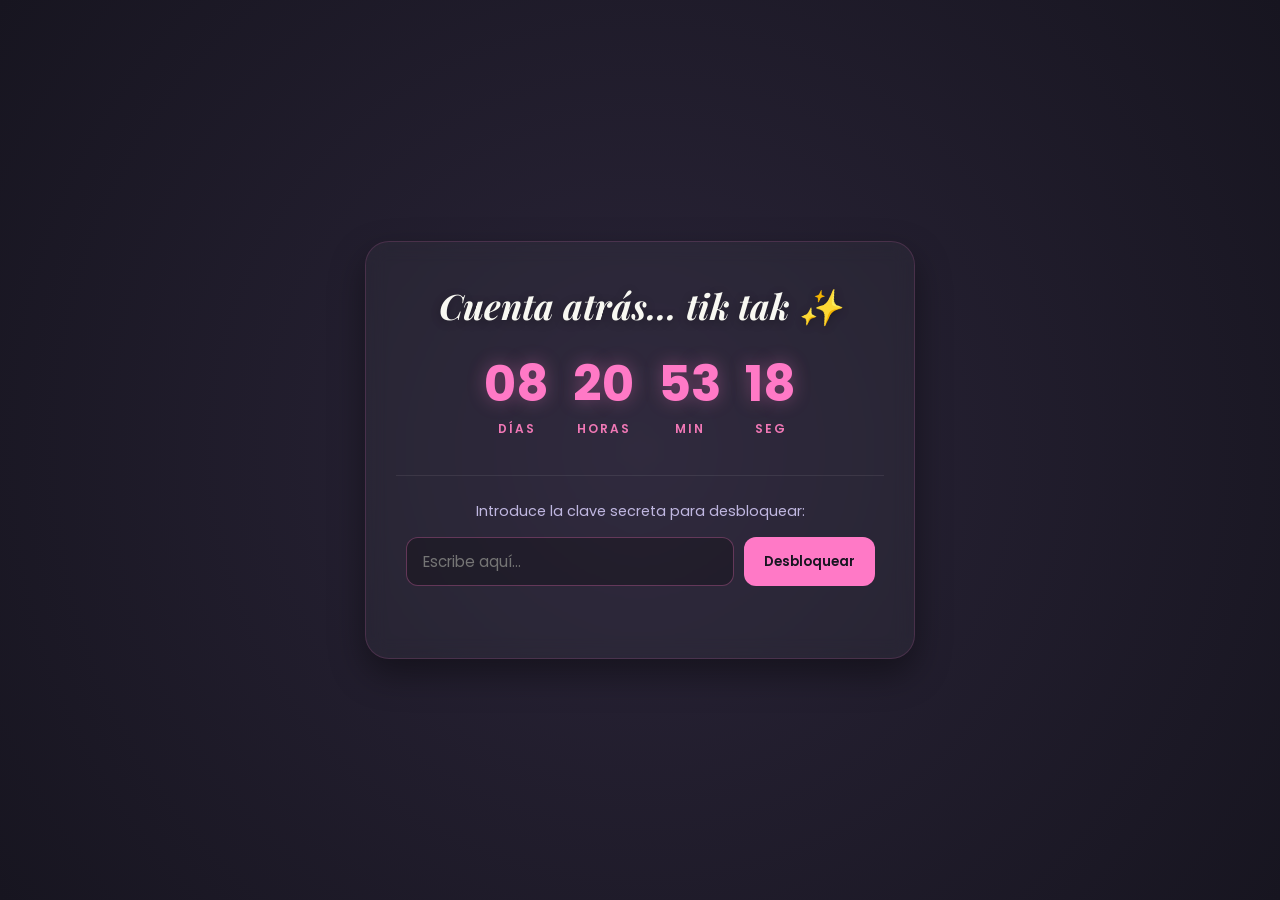
==== index.html @ 1770ca32 "sorpresa v1.0" ====
<!DOCTYPE html> 
<html lang="es">
<head>
    <meta charset="UTF-8">
    <meta name="viewport" content="width=device-width, initial-scale=1.0">
    <title>Mi regalo</title>
    <link href="https://fonts.googleapis.com/css2?family=Playfair+Display:ital,wght@0,600;1,400&family=Poppins:wght@400;600;700&display=swap" rel="stylesheet">
    <link rel="stylesheet" href="styles.css">
</head>

<body>
    <div class="card-container">
        <!-- Título principal -->
        <h1 class="main-title">Cuenta atrás... tik tak ✨</h1>
        
        <!-- Contador -->
        <div id="clock">
            <div class="time-block">
                <span id="days">00</span>
                <small>Días</small>
            </div>
            <div class="time-block">
                <span id="hours">00</span>
                <small>Horas</small>
            </div>
            <div class="time-block">
                <span id="minutes">00</span>
                <small>Min</small>
            </div>
            <div class="time-block">
                <span id="seconds">00</span>
                <small>Seg</small>
            </div>
        </div>

        <!-- Seccion de la contraseña -->
        <div class="lock-section">
            <p class="lock-instruction">Introduce la clave secreta para desbloquear:</p>
            
            <div class="input-group">
                <input type="password" id="pass-input" placeholder="Escribe aquí..." autocomplete="off">
                <button onclick="checkPassword()">Desbloquear</button>
            </div>
            
            <!-- Mensaje de error (oculto por defecto) -->
            <p id="error-message" class="error-msg"></p>
        </div>
    </div>

    <script src="script.js"></script>
</body>
</html>
---- styles.css ----
* {
  margin: 0;
  padding: 0;
  box-sizing: border-box;
}

body {
  background: radial-gradient(circle, #2a2438 0%, #171520 100%);
  display: flex;
  justify-content: center;
  align-items: center;
  min-height: 100vh;
  font-family: 'Poppins', sans-serif;
  color: #fff;
  padding: 20px;
}

/* TARJETA CONTENEDORA */
.card-container {
  text-align: center;
  background: rgba(255, 255, 255, 0.03);
  padding: 40px 30px;
  border-radius: 24px;
  box-shadow: 0 15px 35px rgba(0, 0, 0, 0.4);
  backdrop-filter: blur(10px);
  border: 1px solid rgba(255, 121, 198, 0.15);
  max-width: 550px;
  width: 100%;
}

/* TÍTULO PRINCIPAL */
.main-title {
  font-family: 'Playfair Display', serif;
  font-style: italic;
  color: #f8f8f2;
  font-size: 2.2rem;
  margin-bottom: 30px;
  text-shadow: 0 2px 10px rgba(0, 0, 0, 0.3);
}

/* CONTADOR */
#clock {
  margin-bottom: 35px;
}

.time-block {
  display: inline-block;
  margin: 0 10px;
}

.time-block span {
  display: block;
  font-size: 50px;
  font-weight: 700;
  color: #ff79c6;
  text-shadow: 0 0 18px rgba(255, 121, 198, 0.35);
  line-height: 1;
  margin-bottom: 6px;
}

.time-block small {
  font-size: 12px;
  font-weight: 600;
  color: #f178b6;
  text-transform: uppercase;
  letter-spacing: 2px;
}

/* SECCIÓN DE CONTRASEÑA */
.lock-section {
  border-top: 1px solid rgba(255, 255, 255, 0.08);
  padding-top: 25px;
}

.lock-instruction {
  font-size: 0.9rem;
  color: #c0b7e1;
  margin-bottom: 15px;
}

.input-group {
  display: flex;
  justify-content: center;
  gap: 10px;
  max-width: 380px;
  margin: 0 auto;
}

/* INPUT DE TEXTO */
.input-group input {
  flex: 1;
  padding: 12px 16px;
  border-radius: 12px;
  border: 1px solid rgba(255, 121, 198, 0.3);
  background: rgba(0, 0, 0, 0.25);
  color: #fff;
  font-family: 'Poppins', sans-serif;
  font-size: 0.95rem;
  outline: none;
  transition: all 0.3s ease;
}

.input-group input:focus {
  border-color: #ff79c6;
  box-shadow: 0 0 12px rgba(255, 121, 198, 0.25);
}

/* BOTÓN */
.input-group button {
  padding: 12px 20px;
  border-radius: 12px;
  border: none;
  background: #ff79c6;
  color: #171520;
  font-family: 'Poppins', sans-serif;
  font-weight: 600;
  cursor: pointer;
  transition: all 0.3s ease;
}

.input-group button:hover {
  background: #ff92d0;
  transform: translateY(-2px);
  box-shadow: 0 5px 15px rgba(255, 121, 198, 0.4);
}

/* MENSAJE DE ERROR Y ANIMACIÓN */
.error-msg {
  color: #ff5555;
  font-size: 0.85rem;
  margin-top: 12px;
  min-height: 20px;
}

.shake {
  animation: shake 0.4s ease-in-out;
}

@keyframes shake {
  0%, 100% { transform: translateX(0); }
  25% { transform: translateX(-8px); }
  75% { transform: translateX(8px); }
}
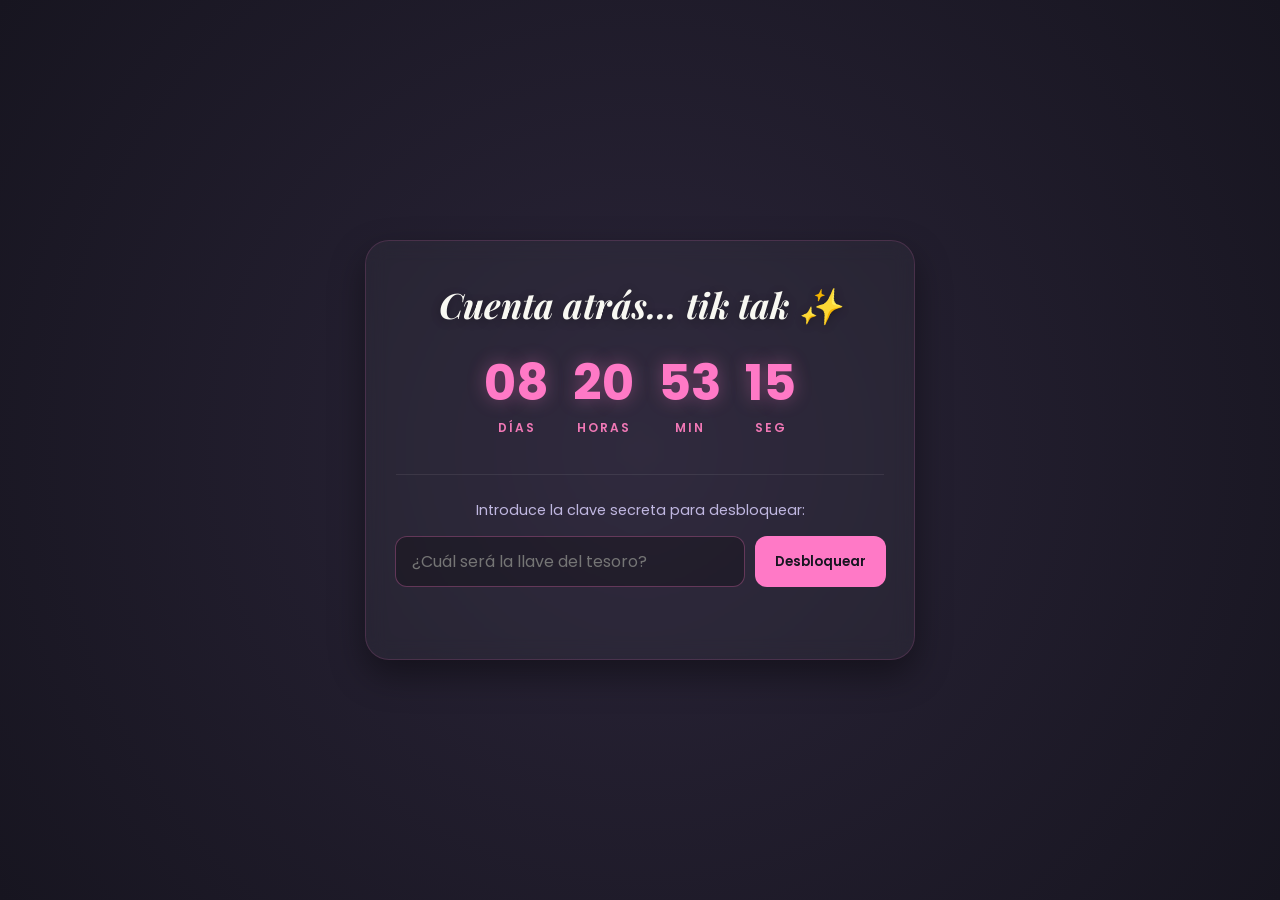
==== commit 7c736a91: "v1.1" ====
--- a/index.html
+++ b/index.html
@@ -2,7 +2,9 @@
 <html lang="es">
 <head>
     <meta charset="UTF-8">
-    <meta name="viewport" content="width=device-width, initial-scale=1.0">
+    <meta name="viewport" content="width=device-width, initial-scale=1.0, viewport-fit=cover">
+    <meta name="apple-mobile-web-app-capable" content="yes">
+    <meta name="apple-mobile-web-app-status-bar-style" content="black-translucent">
     <title>Mi regalo</title>
     <link href="https://fonts.googleapis.com/css2?family=Playfair+Display:ital,wght@0,600;1,400&family=Poppins:wght@400;600;700&display=swap" rel="stylesheet">
     <link rel="stylesheet" href="styles.css">
@@ -38,7 +40,7 @@
             <p class="lock-instruction">Introduce la clave secreta para desbloquear:</p>
             
             <div class="input-group">
-                <input type="password" id="pass-input" placeholder="Escribe aquí..." autocomplete="off">
+                <input type="password" id="pass-input" placeholder="¿Cuál será la llave del tesoro?" autocomplete="off" inputmode="text">
                 <button onclick="checkPassword()">Desbloquear</button>
             </div>
             
--- a/styles.css
+++ b/styles.css
@@ -2,6 +2,7 @@
   margin: 0;
   padding: 0;
   box-sizing: border-box;
+  -webkit-tap-highlight-color: transparent;
 }
 
 body {
@@ -10,9 +11,19 @@
   justify-content: center;
   align-items: center;
   min-height: 100vh;
+  min-height: -webkit-fill-available;
   font-family: 'Poppins', sans-serif;
   color: #fff;
-  padding: 20px;
+  /* Safe area para iPhone con notch / Dynamic Island */
+  padding: max(20px, env(safe-area-inset-top))
+           max(20px, env(safe-area-inset-right))
+           max(20px, env(safe-area-inset-bottom))
+           max(20px, env(safe-area-inset-left));
+}
+
+/* Evita el rebote de scroll en iOS */
+html {
+  height: -webkit-fill-available;
 }
 
 /* TARJETA CONTENEDORA */
@@ -22,6 +33,8 @@
   padding: 40px 30px;
   border-radius: 24px;
   box-shadow: 0 15px 35px rgba(0, 0, 0, 0.4);
+  /* Safari necesita el prefijo -webkit- */
+  -webkit-backdrop-filter: blur(10px);
   backdrop-filter: blur(10px);
   border: 1px solid rgba(255, 121, 198, 0.15);
   max-width: 550px;
@@ -33,7 +46,7 @@
   font-family: 'Playfair Display', serif;
   font-style: italic;
   color: #f8f8f2;
-  font-size: 2.2rem;
+  font-size: clamp(1.4rem, 5.5vw, 2.2rem);
   margin-bottom: 30px;
   text-shadow: 0 2px 10px rgba(0, 0, 0, 0.3);
 }
@@ -45,12 +58,12 @@
 
 .time-block {
   display: inline-block;
-  margin: 0 10px;
+  margin: 0 clamp(5px, 2.5vw, 10px);
 }
 
 .time-block span {
   display: block;
-  font-size: 50px;
+  font-size: clamp(36px, 11vw, 50px);
   font-weight: 700;
   color: #ff79c6;
   text-shadow: 0 0 18px rgba(255, 121, 198, 0.35);
@@ -59,7 +72,7 @@
 }
 
 .time-block small {
-  font-size: 12px;
+  font-size: clamp(10px, 2.5vw, 12px);
   font-weight: 600;
   color: #f178b6;
   text-transform: uppercase;
@@ -95,9 +108,13 @@
   background: rgba(0, 0, 0, 0.25);
   color: #fff;
   font-family: 'Poppins', sans-serif;
-  font-size: 0.95rem;
+  /* 16px mínimo para evitar el zoom automático en iPhone */
+  font-size: 16px;
   outline: none;
   transition: all 0.3s ease;
+  /* Mejora la apariencia nativa en iOS */
+  -webkit-appearance: none;
+  appearance: none;
 }
 
 .input-group input:focus {
@@ -116,12 +133,27 @@
   font-weight: 600;
   cursor: pointer;
   transition: all 0.3s ease;
+  /* Elimina el delay de 300ms en iOS */
+  touch-action: manipulation;
+  /* Mínimo recomendado por Apple para targets táctiles */
+  min-height: 44px;
+  /* Resetea estilos nativos en iOS */
+  -webkit-appearance: none;
+  appearance: none;
+  white-space: nowrap;
 }
 
 .input-group button:hover {
   background: #ff92d0;
   transform: translateY(-2px);
   box-shadow: 0 5px 15px rgba(255, 121, 198, 0.4);
+}
+
+/* Estado :active para iOS (no tiene :hover en táctil) */
+.input-group button:active {
+  background: #ff92d0;
+  transform: translateY(-1px);
+  box-shadow: 0 3px 10px rgba(255, 121, 198, 0.4);
 }
 
 /* MENSAJE DE ERROR Y ANIMACIÓN */
@@ -140,4 +172,23 @@
   0%, 100% { transform: translateX(0); }
   25% { transform: translateX(-8px); }
   75% { transform: translateX(8px); }
-}+}
+
+/* MÓVIL (iPhone SE, iPhone estándar/Pro Max, Android, etc.) */
+@media (max-width: 480px) {
+  .card-container {
+    padding: 30px 20px;
+  }
+
+  .main-title {
+    margin-bottom: 20px;
+  }
+
+  .input-group {
+    flex-direction: column;
+  }
+
+  .input-group button {
+    width: 100%;
+  }
+}
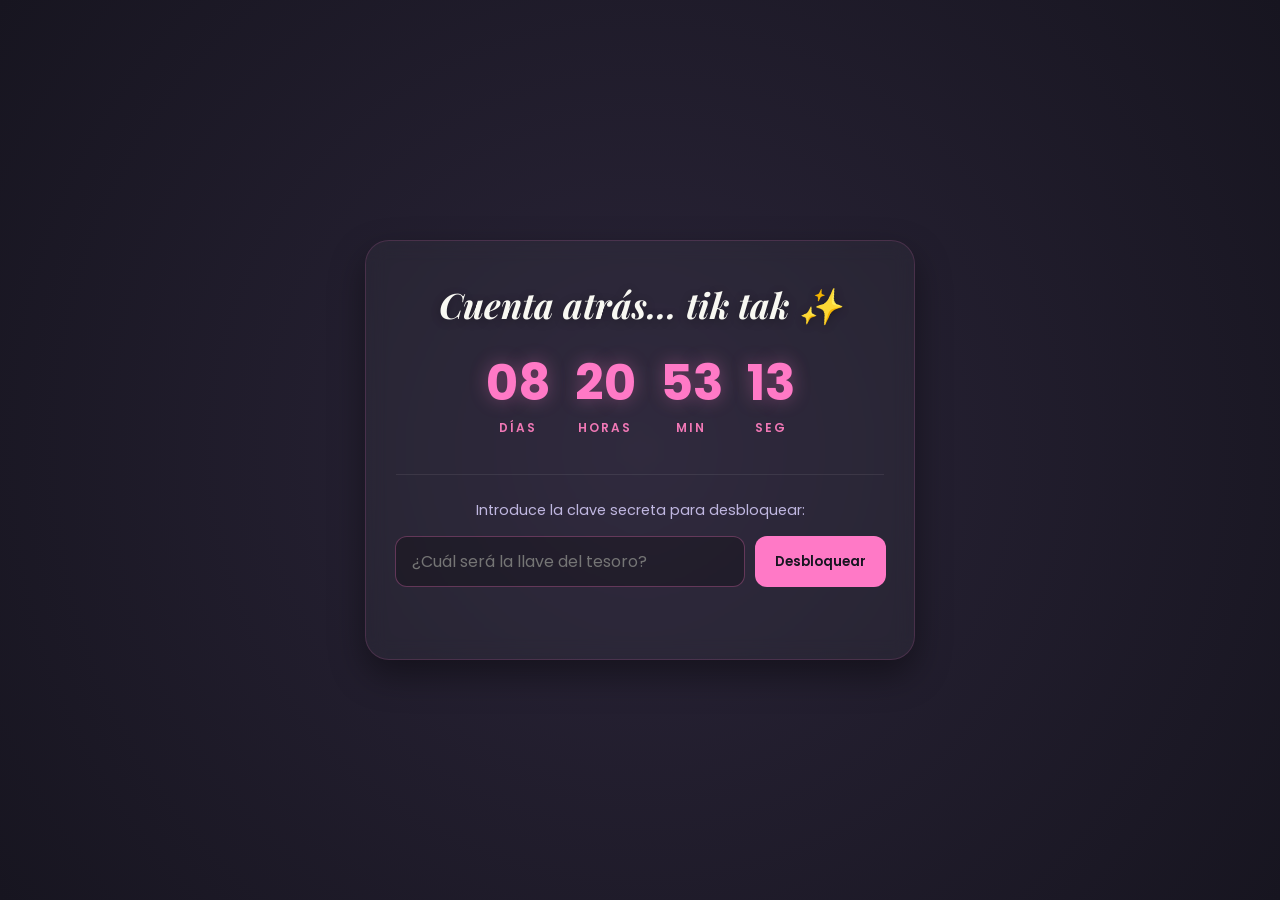
==== commit 5f8a4295: "v1.3" ====
--- a/index.html
+++ b/index.html
@@ -7,7 +7,8 @@
     <meta name="apple-mobile-web-app-status-bar-style" content="black-translucent">
     <title>Mi regalo</title>
     <link href="https://fonts.googleapis.com/css2?family=Playfair+Display:ital,wght@0,600;1,400&family=Poppins:wght@400;600;700&display=swap" rel="stylesheet">
-    <link rel="stylesheet" href="styles.css">
+    <link rel="stylesheet" href="styles.css?1.3">
+    <script src="script.js?v=1.3"></script>
 </head>
 
 <body>
--- a/styles.css
+++ b/styles.css
@@ -5,8 +5,15 @@
   -webkit-tap-highlight-color: transparent;
 }
 
+html {
+  height: -webkit-fill-available;
+  /* Mismo color base que el body, para que el rebote de scroll no muestre blanco */
+  background: #171520;
+}
+
 body {
   background: radial-gradient(circle, #2a2438 0%, #171520 100%);
+  background-attachment: fixed;
   display: flex;
   justify-content: center;
   align-items: center;
@@ -14,16 +21,13 @@
   min-height: -webkit-fill-available;
   font-family: 'Poppins', sans-serif;
   color: #fff;
+  /* Evita el rebote de scroll (Android/iOS) que deja ver el fondo blanco */
+  overscroll-behavior: none;
   /* Safe area para iPhone con notch / Dynamic Island */
   padding: max(20px, env(safe-area-inset-top))
            max(20px, env(safe-area-inset-right))
            max(20px, env(safe-area-inset-bottom))
            max(20px, env(safe-area-inset-left));
-}
-
-/* Evita el rebote de scroll en iOS */
-html {
-  height: -webkit-fill-available;
 }
 
 /* TARJETA CONTENEDORA */
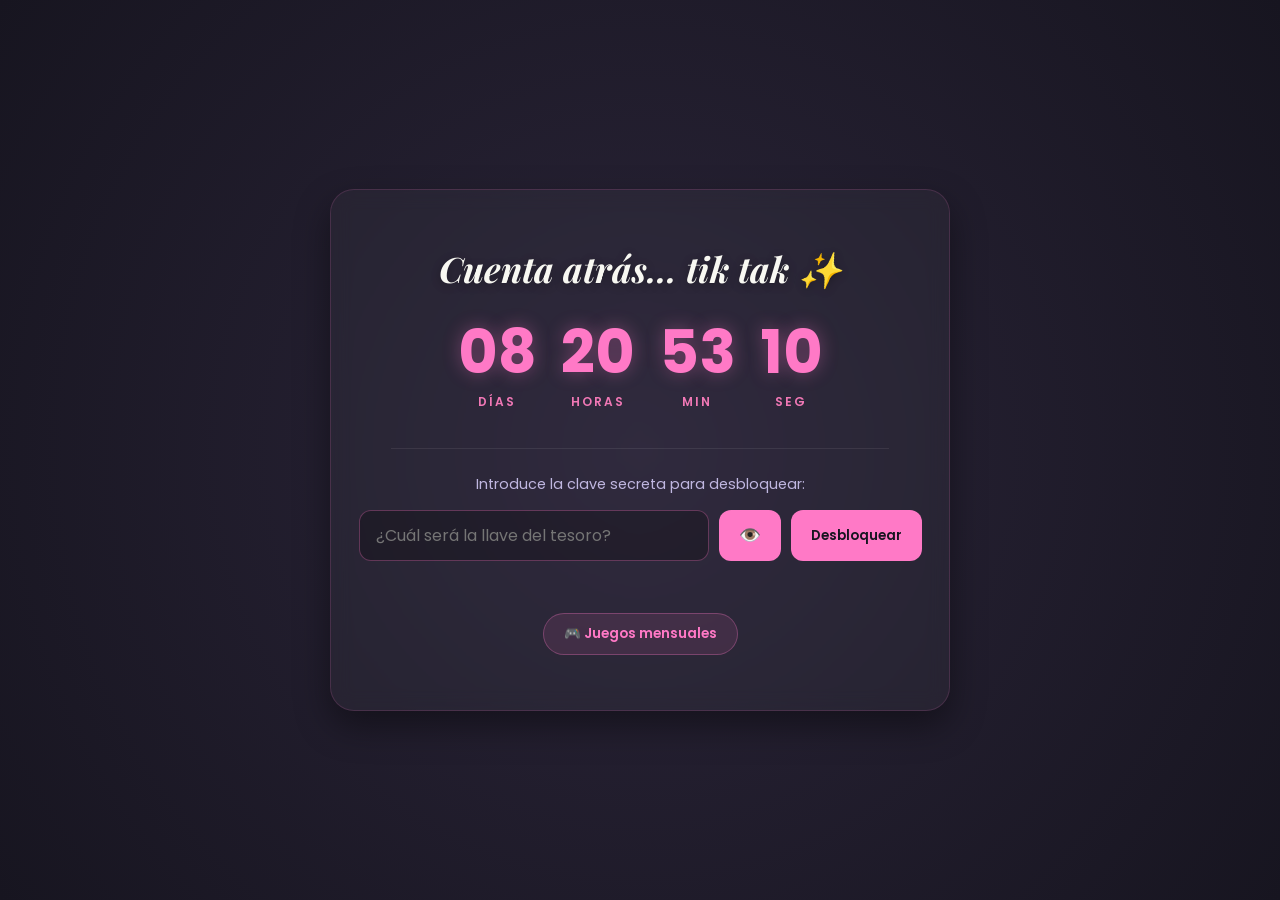
==== commit 96655b37: "v2.0" ====
--- a/index.html
+++ b/index.html
@@ -1,4 +1,4 @@
-<!DOCTYPE html> 
+<!DOCTYPE html>
 <html lang="es">
 <head>
     <meta charset="UTF-8">
@@ -7,15 +7,15 @@
     <meta name="apple-mobile-web-app-status-bar-style" content="black-translucent">
     <title>Mi regalo</title>
     <link href="https://fonts.googleapis.com/css2?family=Playfair+Display:ital,wght@0,600;1,400&family=Poppins:wght@400;600;700&display=swap" rel="stylesheet">
-    <link rel="stylesheet" href="styles.css?1.3">
-    <script src="script.js?v=1.3"></script>
+    <link rel="stylesheet" href="styles.css?v=2.0">
 </head>
 
 <body>
-    <div class="card-container">
+    <!-- PANTALLA 1: Cuenta atrás + clave secreta -->
+    <div class="card-container" id="login-screen">
         <!-- Título principal -->
         <h1 class="main-title">Cuenta atrás... tik tak ✨</h1>
-        
+
         <!-- Contador -->
         <div id="clock">
             <div class="time-block">
@@ -39,17 +39,116 @@
         <!-- Seccion de la contraseña -->
         <div class="lock-section">
             <p class="lock-instruction">Introduce la clave secreta para desbloquear:</p>
-            
+
             <div class="input-group">
                 <input type="password" id="pass-input" placeholder="¿Cuál será la llave del tesoro?" autocomplete="off" inputmode="text">
+                <button type="button" class="password-toggle" id="password-toggle" aria-label="Mostrar contraseña">👁️</button>
                 <button onclick="checkPassword()">Desbloquear</button>
             </div>
-            
+
             <!-- Mensaje de error (oculto por defecto) -->
             <p id="error-message" class="error-msg"></p>
         </div>
+
+        <!-- Acceso a los juegos mensuales -->
+        <div class="games-link-section">
+            <a href="juegos.html" class="games-link">🎮 Juegos mensuales</a>
+        </div>
     </div>
 
-    <script src="script.js"></script>
+    <!-- PANTALLA 2: Regalo desbloqueado (oculta hasta acertar la clave) -->
+    <div class="reveal-screen" id="reveal-screen" hidden>
+
+        <!-- Cabecera romántica -->
+        <header class="reveal-header">
+            <h1 class="reveal-title">Feliz cumpleaños, mi amor ✨</h1>
+            <p class="reveal-subtitle">Gracias por existir. Esto es solo un pedacito de todo lo que siento por ti.</p>
+        </header>
+
+        <!-- Tarjeta del regalo principal -->
+        <section class="gift-card">
+            <h2 class="gift-card-title">🎁 Tu regalo principal</h2>
+            <p class="gift-card-text">
+                Un fin de semana solo para nosotros dos, rodeados de naturaleza, lejos del ruido
+                y con todo el tiempo del mundo para mimarte y desconectar juntos.
+                <!-- TODO: personaliza este texto con los detalles reales del plan -->
+            </p>
+            <div class="gift-badges">
+                <span class="badge">📅 Fecha por confirmar</span>
+                <span class="badge">📍 Ubicación sorpresa</span>
+                <span class="badge">🌲 Cabañas en la naturaleza</span>
+                <span class="badge">🔌 Desconexión total</span>
+                <!-- TODO: sustituye estos badges por las fechas y el lugar reales -->
+            </div>
+        </section>
+
+        <!-- Muro / galería de recuerdos -->
+        <section class="memory-wall">
+            <h2 class="section-title">Nuestro muro de recuerdos</h2>
+
+            <div class="gallery-grid">
+                <figure class="gallery-item">
+                    <img src="images/image1.png" alt="Recuerdo 1" loading="lazy" width="1600" height="1200">
+                    <figcaption class="photo-caption">
+                        <p>Un mes, solo un mes llevábamos conociéndonos, quien lo diría... Me parece algo tan curioso, conectar tanto con una persona en tan poco tiempo, lo cómodo que me sentía a tu lado, lo mucho que me gustaba mirarte, lo que te admiraba y te admiro a día de hoy... tantas buenas sensaciones y sentimientos.</p>
+                        <p>Aún queda mucho tiempo para que leas esto, poco menos de 5 meses, pero una cantidad de tiempo bastante grande, un tiempo que espero no ayude a conocernos mas, que nos refuerce, tanto de manera individual como en nuestra relación. Se que no van a ser un camino de rosas, habrá tiempos mejores y tiempos peores, un ejemplo perfecto es el mes que entra, un mes en el cual no nos veremos, pero confío plenamente en que sirva para reforzar nuestra confianza en el otro.</p>
+                        <p>En base a todo esto te diré, ya ahora me haces muy feliz y confío en que lo seguirás haciendo, al igual que espero seguir haciéndote mucho más feliz y que sigas mirándome en esta foto, con muchísimo cariño, y muchos sentimientos en auge, del futuro amor de tu vida, un gran beso.</p>
+                    </figcaption>
+                </figure>
+
+                <figure class="gallery-item">
+                    <img src="assets/foto2.jpg" alt="Recuerdo 2" loading="lazy">
+                    <figcaption class="photo-caption">Aquí va el texto de este recuerdo <!-- TODO: edítame --></figcaption>
+                </figure>
+
+                <div class="note-card">
+                    <p class="note-quote">"Todavía recuerdo la primera vez que te vi sonreír así..."</p>
+                    <span class="note-tag">Nota #1 · edítame en index.html</span>
+                </div>
+
+                <figure class="gallery-item">
+                    <img src="assets/foto3.jpg" alt="Recuerdo 3" loading="lazy">
+                    <figcaption class="photo-caption">Aquí va el texto de este recuerdo <!-- TODO: edítame --></figcaption>
+                </figure>
+
+                <figure class="gallery-item">
+                    <img src="assets/foto4.jpg" alt="Recuerdo 4" loading="lazy">
+                    <figcaption class="photo-caption">Aquí va el texto de este recuerdo <!-- TODO: edítame --></figcaption>
+                </figure>
+
+                <div class="note-card">
+                    <p class="note-quote">"Contigo hasta los días normales se sienten especiales."</p>
+                    <span class="note-tag">Nota #2 · edítame en index.html</span>
+                </div>
+
+                <figure class="gallery-item">
+                    <img src="assets/foto5.jpg" alt="Recuerdo 5" loading="lazy">
+                    <figcaption class="photo-caption">Aquí va el texto de este recuerdo <!-- TODO: edítame --></figcaption>
+                </figure>
+
+                <div class="note-card">
+                    <p class="note-quote">"Gracias por cada recuerdo que hemos construido juntos. Vienen muchos más."</p>
+                    <span class="note-tag">Nota #3 · edítame en index.html</span>
+                </div>
+
+                <figure class="gallery-item">
+                    <img src="assets/foto6.jpg" alt="Recuerdo 6" loading="lazy">
+                    <figcaption class="photo-caption">Aquí va el texto de este recuerdo <!-- TODO: edítame --></figcaption>
+                </figure>
+            </div>
+            <!-- TODO: sustituye assets/fotoN.jpg por tus fotos reales, y las notas/captions por tus textos -->
+        </section>
+
+        <button type="button" class="games-link games-return" id="back-to-main">← Volver a la pantalla principal</button>
+    </div>
+
+    <!-- Visor de imagen ampliada (lightbox) -->
+    <div class="lightbox-overlay" id="lightbox-overlay">
+        <button type="button" class="lightbox-close" id="lightbox-close" aria-label="Cerrar imagen ampliada">✕</button>
+        <img src="" alt="" id="lightbox-img">
+    </div>
+
+    <script src="config.js?v=2.0"></script>
+    <script src="script.js?v=2.0"></script>
 </body>
-</html>+</html>
--- a/styles.css
+++ b/styles.css
@@ -17,12 +17,17 @@
   display: flex;
   justify-content: center;
   align-items: center;
+  /* "safe center": si el contenido es más alto que la pantalla (pantalla revelada),
+     se alinea arriba en vez de recortarse por arriba al centrarlo */
+  align-items: safe center;
   min-height: 100vh;
   min-height: -webkit-fill-available;
   font-family: 'Poppins', sans-serif;
   color: #fff;
   /* Evita el rebote de scroll (Android/iOS) que deja ver el fondo blanco */
   overscroll-behavior: none;
+  /* Scroll fluido en iOS */
+  -webkit-overflow-scrolling: touch;
   /* Safe area para iPhone con notch / Dynamic Island */
   padding: max(20px, env(safe-area-inset-top))
            max(20px, env(safe-area-inset-right))
@@ -43,6 +48,18 @@
   border: 1px solid rgba(255, 121, 198, 0.15);
   max-width: 550px;
   width: 100%;
+  opacity: 1;
+  transition: opacity 0.5s ease;
+}
+
+.card-container.fade-out {
+  opacity: 0;
+  pointer-events: none;
+}
+
+/* Bloquea el scroll de fondo mientras el lightbox está abierto */
+body.lightbox-open {
+  overflow: hidden;
 }
 
 /* TÍTULO PRINCIPAL */
@@ -124,6 +141,29 @@
 .input-group input:focus {
   border-color: #ff79c6;
   box-shadow: 0 0 12px rgba(255, 121, 198, 0.25);
+}
+
+/* BOTÓN MOSTRAR/OCULTAR CONTRASEÑA (fuera del campo de texto) */
+.password-toggle {
+  padding: 12px 14px;
+  border-radius: 12px;
+  border: 1px solid rgba(255, 121, 198, 0.3);
+  background: rgba(0, 0, 0, 0.25);
+  color: #fff;
+  font-size: 1.1rem;
+  line-height: 1;
+  cursor: pointer;
+  transition: all 0.3s ease;
+  touch-action: manipulation;
+  min-height: 44px;
+  -webkit-appearance: none;
+  appearance: none;
+}
+
+.password-toggle:hover,
+.password-toggle:active {
+  border-color: #ff79c6;
+  background: rgba(255, 121, 198, 0.15);
 }
 
 /* BOTÓN */
@@ -160,6 +200,44 @@
   box-shadow: 0 3px 10px rgba(255, 121, 198, 0.4);
 }
 
+/* ENLACE A LOS JUEGOS MENSUALES */
+.games-link-section {
+  margin-top: 20px;
+}
+
+.games-link {
+  display: inline-block;
+  text-decoration: none;
+  color: #ff79c6;
+  background: rgba(255, 121, 198, 0.1);
+  border: 1px solid rgba(255, 121, 198, 0.3);
+  padding: 10px 20px;
+  border-radius: 999px;
+  font-size: 0.85rem;
+  font-weight: 600;
+  transition: all 0.3s ease;
+}
+
+.games-link:hover,
+.games-link:active {
+  background: rgba(255, 121, 198, 0.22);
+  transform: translateY(-2px);
+}
+
+.games-return {
+  display: block;
+  width: fit-content;
+  margin: 30px auto 0;
+}
+
+/* Reset de estilos nativos cuando .games-link se usa en un <button> */
+button.games-link {
+  cursor: pointer;
+  font-family: 'Poppins', sans-serif;
+  -webkit-appearance: none;
+  appearance: none;
+}
+
 /* MENSAJE DE ERROR Y ANIMACIÓN */
 .error-msg {
   color: #ff5555;
@@ -178,6 +256,551 @@
   75% { transform: translateX(8px); }
 }
 
+/* ======================================== */
+/* PANTALLA 2: REGALO DESBLOQUEADO           */
+/* ======================================== */
+
+.reveal-screen {
+  width: 100%;
+  max-width: 640px;
+  opacity: 0;
+  transition: opacity 0.6s ease;
+  -webkit-overflow-scrolling: touch;
+  /* Espacio inferior para no chocar con las barras de navegación nativas */
+  padding-bottom: max(40px, env(safe-area-inset-bottom));
+}
+
+.reveal-screen.fade-in {
+  opacity: 1;
+}
+
+/* El atributo [hidden] debe ganar siempre a display, aunque tengamos
+   nuestras propias reglas de display en esta clase */
+.reveal-screen[hidden] {
+  display: none;
+}
+
+/* CABECERA ROMÁNTICA */
+.reveal-header {
+  text-align: center;
+  margin-bottom: 28px;
+}
+
+.reveal-title {
+  font-family: 'Playfair Display', serif;
+  font-style: italic;
+  color: #f8f8f2;
+  font-size: clamp(1.6rem, 6vw, 2.4rem);
+  text-shadow: 0 2px 10px rgba(0, 0, 0, 0.3);
+  margin-bottom: 10px;
+}
+
+.reveal-subtitle {
+  color: #c0b7e1;
+  font-size: 0.95rem;
+  line-height: 1.5;
+}
+
+/* TARJETA DEL REGALO PRINCIPAL */
+.gift-card {
+  text-align: center;
+  background: rgba(255, 255, 255, 0.03);
+  border: 1px solid rgba(255, 121, 198, 0.2);
+  border-radius: 20px;
+  padding: 28px 22px;
+  margin-bottom: 34px;
+  box-shadow: 0 15px 35px rgba(0, 0, 0, 0.4);
+  -webkit-backdrop-filter: blur(10px);
+  backdrop-filter: blur(10px);
+}
+
+.gift-card-title {
+  font-family: 'Playfair Display', serif;
+  color: #f8f8f2;
+  font-size: clamp(1.2rem, 4.5vw, 1.6rem);
+  margin-bottom: 12px;
+}
+
+.gift-card-text {
+  color: #c0b7e1;
+  font-size: 0.95rem;
+  line-height: 1.6;
+  margin-bottom: 16px;
+}
+
+.gift-badges {
+  display: flex;
+  flex-wrap: wrap;
+  justify-content: center;
+  gap: 8px;
+}
+
+.badge {
+  background: rgba(255, 121, 198, 0.12);
+  border: 1px solid rgba(255, 121, 198, 0.3);
+  color: #ff79c6;
+  padding: 6px 14px;
+  border-radius: 999px;
+  font-size: 0.78rem;
+  font-weight: 600;
+  white-space: nowrap;
+}
+
+/* MURO / GALERÍA DE RECUERDOS */
+.section-title {
+  font-family: 'Playfair Display', serif;
+  text-align: center;
+  color: #f8f8f2;
+  font-size: clamp(1.1rem, 4vw, 1.4rem);
+  margin-bottom: 16px;
+}
+
+/* Grid fijo de 2 columnas que intercala fotos y notas en el orden del HTML
+   (foto | foto, nota | foto, foto | nota...) para que las imágenes se vean
+   más grandes en cualquier tamaño de pantalla */
+.gallery-grid {
+  display: grid;
+  grid-template-columns: repeat(2, 1fr);
+  gap: 16px;
+  align-items: start;
+}
+
+.gallery-item {
+  margin: 0;
+}
+
+.gallery-item img {
+  display: block;
+  width: 100%;
+  height: auto;
+  border-radius: 16px;
+  box-shadow: 0 8px 20px rgba(0, 0, 0, 0.4);
+  object-fit: cover;
+  cursor: zoom-in;
+  transition: transform 0.25s ease, box-shadow 0.25s ease;
+}
+
+.gallery-item img:hover {
+  transform: scale(1.03);
+  box-shadow: 0 12px 28px rgba(0, 0, 0, 0.5);
+}
+
+.gallery-item img:active {
+  transform: scale(0.98);
+}
+
+/* Texto debajo de cada foto */
+.photo-caption {
+  color: #c0b7e1;
+  font-size: 0.8rem;
+  line-height: 1.4;
+  margin-top: 8px;
+  text-align: left;
+}
+
+.photo-caption p + p {
+  margin-top: 10px;
+}
+
+.note-card {
+  background: rgba(255, 255, 255, 0.04);
+  border: 1px solid rgba(255, 121, 198, 0.15);
+  border-radius: 16px;
+  padding: 16px;
+  -webkit-backdrop-filter: blur(10px);
+  backdrop-filter: blur(10px);
+}
+
+.note-quote {
+  font-family: 'Playfair Display', serif;
+  font-style: italic;
+  color: #f8f8f2;
+  font-size: 0.9rem;
+  line-height: 1.5;
+  margin-bottom: 8px;
+}
+
+.note-tag {
+  display: block;
+  color: #c0b7e1;
+  font-size: 0.68rem;
+  font-weight: 600;
+  text-transform: uppercase;
+  letter-spacing: 1px;
+}
+
+/* ===== LIGHTBOX (imagen ampliada) ===== */
+.lightbox-overlay {
+  position: fixed;
+  inset: 0;
+  background: rgba(10, 8, 15, 0.92);
+  display: flex;
+  align-items: center;
+  justify-content: center;
+  padding: 20px;
+  opacity: 0;
+  pointer-events: none;
+  transition: opacity 0.3s ease;
+  z-index: 1000;
+  -webkit-backdrop-filter: blur(6px);
+  backdrop-filter: blur(6px);
+}
+
+.lightbox-overlay.active {
+  opacity: 1;
+  pointer-events: auto;
+}
+
+.lightbox-overlay img {
+  max-width: 92vw;
+  max-height: 85vh;
+  border-radius: 14px;
+  box-shadow: 0 25px 60px rgba(0, 0, 0, 0.6);
+  object-fit: contain;
+}
+
+.lightbox-close {
+  position: absolute;
+  top: max(16px, env(safe-area-inset-top));
+  right: max(16px, env(safe-area-inset-right));
+  width: 44px;
+  height: 44px;
+  border: 1px solid rgba(255, 121, 198, 0.3);
+  border-radius: 50%;
+  background: rgba(255, 255, 255, 0.08);
+  color: #fff;
+  font-size: 1.1rem;
+  cursor: pointer;
+  -webkit-appearance: none;
+  appearance: none;
+  touch-action: manipulation;
+}
+
+.lightbox-close:hover {
+  background: rgba(255, 121, 198, 0.25);
+}
+
+/* ESCRITORIO / PANTALLAS GRANDES: todo más amplio y legible */
+@media (min-width: 900px) {
+  .card-container {
+    max-width: 620px;
+    padding: 55px 60px;
+  }
+
+  .time-block span {
+    font-size: 60px;
+  }
+
+  .reveal-screen {
+    max-width: 1080px;
+  }
+
+  .reveal-title {
+    font-size: 3rem;
+  }
+
+  .reveal-subtitle {
+    font-size: 1.15rem;
+  }
+
+  .gift-card {
+    padding: 45px 70px;
+  }
+
+  .gift-card-title {
+    font-size: 2rem;
+  }
+
+  .gift-card-text {
+    font-size: 1.1rem;
+    max-width: 640px;
+    margin-left: auto;
+    margin-right: auto;
+  }
+
+  .badge {
+    font-size: 0.9rem;
+    padding: 8px 18px;
+  }
+
+  .section-title {
+    font-size: 1.8rem;
+    margin-bottom: 22px;
+  }
+
+  .gallery-grid {
+    gap: 26px;
+  }
+
+  .gallery-item img {
+    border-radius: 20px;
+  }
+
+  .photo-caption {
+    font-size: 0.9rem;
+  }
+
+  .note-card {
+    padding: 22px;
+  }
+
+  .note-quote {
+    font-size: 1.05rem;
+  }
+}
+
+/* ======================================== */
+/* PÁGINA DE JUEGOS MENSUALES                */
+/* ======================================== */
+
+.games-page {
+  width: 100%;
+  max-width: 640px;
+  padding-bottom: max(40px, env(safe-area-inset-bottom));
+}
+
+.back-link {
+  display: inline-block;
+  color: #c0b7e1;
+  text-decoration: none;
+  font-size: 0.9rem;
+  margin-bottom: 18px;
+  transition: color 0.3s ease;
+}
+
+.back-link:hover {
+  color: #ff79c6;
+}
+
+.games-title {
+  font-family: 'Playfair Display', serif;
+  font-style: italic;
+  color: #f8f8f2;
+  font-size: clamp(1.6rem, 6vw, 2.2rem);
+  text-shadow: 0 2px 10px rgba(0, 0, 0, 0.3);
+  margin-bottom: 10px;
+  text-align: center;
+}
+
+.games-subtitle {
+  color: #c0b7e1;
+  font-size: 0.9rem;
+  line-height: 1.5;
+  text-align: center;
+  margin-bottom: 30px;
+}
+
+/* TARJETA DE JUEGO */
+.game-card {
+  background: rgba(255, 255, 255, 0.03);
+  border: 1px solid rgba(255, 121, 198, 0.15);
+  border-radius: 20px;
+  padding: 26px 22px;
+  margin-bottom: 22px;
+  -webkit-backdrop-filter: blur(10px);
+  backdrop-filter: blur(10px);
+  box-shadow: 0 15px 35px rgba(0, 0, 0, 0.4);
+}
+
+.game-card-title {
+  font-family: 'Playfair Display', serif;
+  color: #f8f8f2;
+  font-size: clamp(1.1rem, 4.2vw, 1.35rem);
+  margin-bottom: 14px;
+}
+
+.game-question {
+  color: #c0b7e1;
+  font-size: 0.95rem;
+  line-height: 1.5;
+  margin-bottom: 16px;
+}
+
+.game-feedback {
+  font-size: 0.9rem;
+  min-height: 20px;
+  margin-top: 12px;
+}
+
+.game-feedback.is-error {
+  color: #ff5555;
+}
+
+.game-feedback.is-success {
+  color: #ff79c6;
+  font-weight: 600;
+}
+
+.game-feedback.is-success strong {
+  font-family: 'Playfair Display', serif;
+  font-size: 1.05rem;
+  letter-spacing: 1px;
+}
+
+.game-locked-msg {
+  color: #c0b7e1;
+  font-size: 0.9rem;
+  font-style: italic;
+}
+
+/* TRIVIA (agosto) */
+.trivia-options {
+  display: grid;
+  grid-template-columns: 1fr 1fr;
+  gap: 10px;
+}
+
+.trivia-option {
+  padding: 12px 10px;
+  border-radius: 12px;
+  border: 1px solid rgba(255, 121, 198, 0.3);
+  background: rgba(0, 0, 0, 0.25);
+  color: #fff;
+  font-family: 'Poppins', sans-serif;
+  font-size: 0.9rem;
+  cursor: pointer;
+  transition: all 0.25s ease;
+  -webkit-appearance: none;
+  appearance: none;
+  touch-action: manipulation;
+  min-height: 44px;
+}
+
+.trivia-option:hover,
+.trivia-option:active {
+  border-color: #ff79c6;
+  background: rgba(255, 121, 198, 0.15);
+}
+
+/* MEMORAMA (septiembre) */
+.memory-grid {
+  display: grid;
+  grid-template-columns: repeat(3, 1fr);
+  gap: 10px;
+  max-width: 320px;
+  margin: 0 auto;
+}
+
+.memory-card {
+  aspect-ratio: 1;
+  border-radius: 14px;
+  border: 1px solid rgba(255, 121, 198, 0.3);
+  background: rgba(0, 0, 0, 0.25);
+  color: #fff;
+  font-size: clamp(1.4rem, 6vw, 1.8rem);
+  cursor: pointer;
+  transition: all 0.25s ease;
+  -webkit-appearance: none;
+  appearance: none;
+  touch-action: manipulation;
+}
+
+.memory-card.is-flipped {
+  background: rgba(255, 121, 198, 0.15);
+  border-color: #ff79c6;
+}
+
+.memory-card.is-matched {
+  background: rgba(255, 121, 198, 0.25);
+  border-color: #ff79c6;
+  opacity: 0.6;
+  cursor: default;
+}
+
+/* AHORCADO (octubre) */
+.hangman-word {
+  font-family: 'Playfair Display', serif;
+  color: #f8f8f2;
+  font-size: clamp(1.3rem, 5.5vw, 1.8rem);
+  letter-spacing: 6px;
+  text-align: center;
+  margin-bottom: 10px;
+}
+
+.hangman-lives {
+  text-align: center;
+  font-size: 1.1rem;
+  margin-bottom: 16px;
+}
+
+.hangman-letters {
+  display: grid;
+  grid-template-columns: repeat(7, 1fr);
+  gap: 6px;
+}
+
+.hangman-key {
+  padding: 8px 0;
+  border-radius: 8px;
+  border: 1px solid rgba(255, 121, 198, 0.3);
+  background: rgba(0, 0, 0, 0.25);
+  color: #fff;
+  font-family: 'Poppins', sans-serif;
+  font-size: 0.85rem;
+  font-weight: 600;
+  cursor: pointer;
+  transition: all 0.2s ease;
+  -webkit-appearance: none;
+  appearance: none;
+  touch-action: manipulation;
+}
+
+.hangman-key:hover:not(:disabled) {
+  border-color: #ff79c6;
+  background: rgba(255, 121, 198, 0.15);
+}
+
+.hangman-key:disabled {
+  opacity: 0.35;
+  cursor: default;
+}
+
+/* PUZZLE DESLIZANTE (diciembre) */
+.sliding-puzzle {
+  display: grid;
+  grid-template-columns: repeat(3, 1fr);
+  gap: 8px;
+  max-width: 280px;
+  margin: 0 auto;
+}
+
+.puzzle-tile {
+  aspect-ratio: 1;
+  border-radius: 10px;
+  border: 1px solid rgba(255, 121, 198, 0.3);
+  background-color: rgba(255, 121, 198, 0.12);
+  background-size: 300% 300%;
+  background-repeat: no-repeat;
+  cursor: pointer;
+  transition: filter 0.2s ease, border-color 0.2s ease;
+  -webkit-appearance: none;
+  appearance: none;
+  touch-action: manipulation;
+}
+
+.puzzle-tile:hover {
+  border-color: #ff79c6;
+  filter: brightness(1.08);
+}
+
+.puzzle-tile.is-empty {
+  background-color: transparent;
+  background-image: none;
+  border-color: transparent;
+  cursor: default;
+}
+
+/* Escritorio: página de juegos más ancha */
+@media (min-width: 900px) {
+  .games-page {
+    max-width: 720px;
+  }
+
+  .game-card {
+    padding: 34px 40px;
+  }
+}
+
 /* MÓVIL (iPhone SE, iPhone estándar/Pro Max, Android, etc.) */
 @media (max-width: 480px) {
   .card-container {
@@ -195,4 +818,8 @@
   .input-group button {
     width: 100%;
   }
-}
+
+  .gift-card {
+    padding: 22px 18px;
+  }
+}
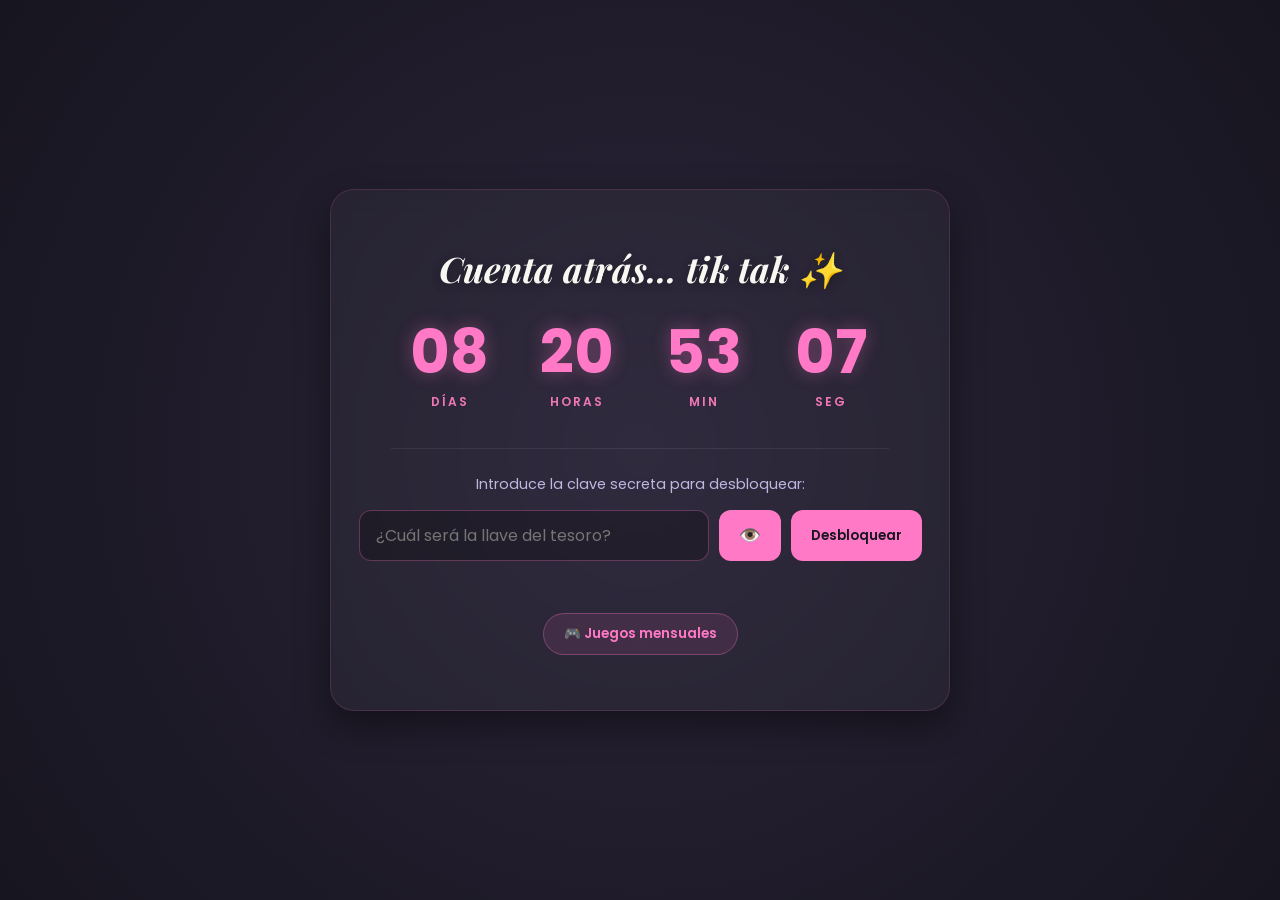
==== commit c98b3b43: "v2.2" ====
--- a/index.html
+++ b/index.html
@@ -7,7 +7,7 @@
     <meta name="apple-mobile-web-app-status-bar-style" content="black-translucent">
     <title>Mi regalo</title>
     <link href="https://fonts.googleapis.com/css2?family=Playfair+Display:ital,wght@0,600;1,400&family=Poppins:wght@400;600;700&display=swap" rel="stylesheet">
-    <link rel="stylesheet" href="styles.css?v=2.0">
+    <link rel="stylesheet" href="styles.css?v=2.2">
 </head>
 
 <body>
@@ -148,7 +148,7 @@
         <img src="" alt="" id="lightbox-img">
     </div>
 
-    <script src="config.js?v=2.0"></script>
-    <script src="script.js?v=2.0"></script>
+    <script src="config.js?v=2.2"></script>
+    <script src="script.js?v=2.2"></script>
 </body>
 </html>
--- a/styles.css
+++ b/styles.css
@@ -9,6 +9,10 @@
   height: -webkit-fill-available;
   /* Mismo color base que el body, para que el rebote de scroll no muestre blanco */
   background: #171520;
+  /* Evita que Chrome/Android agrande automáticamente el texto que envuelve
+     a su propia línea (p.ej. "SEG" en el contador) */
+  -webkit-text-size-adjust: 100%;
+  text-size-adjust: 100%;
 }
 
 body {
@@ -75,16 +79,20 @@
 /* CONTADOR */
 #clock {
   margin-bottom: 35px;
+  /* Grid de 4 columnas fijas: nunca envuelve a una 2ª fila (evitamos así
+     el "font boosting" que Chrome aplica a bloques huérfanos al envolver) */
+  display: grid;
+  grid-template-columns: repeat(4, 1fr);
+  gap: clamp(4px, 2vw, 10px);
 }
 
 .time-block {
-  display: inline-block;
-  margin: 0 clamp(5px, 2.5vw, 10px);
+  min-width: 0;
 }
 
 .time-block span {
   display: block;
-  font-size: clamp(36px, 11vw, 50px);
+  font-size: clamp(30px, 11vw, 50px);
   font-weight: 700;
   color: #ff79c6;
   text-shadow: 0 0 18px rgba(255, 121, 198, 0.35);
@@ -812,11 +820,19 @@
   }
 
   .input-group {
-    flex-direction: column;
+    flex-wrap: wrap;
+  }
+
+  .input-group input {
+    flex: 1 1 100%;
   }
 
   .input-group button {
-    width: 100%;
+    flex: 1;
+  }
+
+  .input-group .password-toggle {
+    flex: 0 0 auto;
   }
 
   .gift-card {
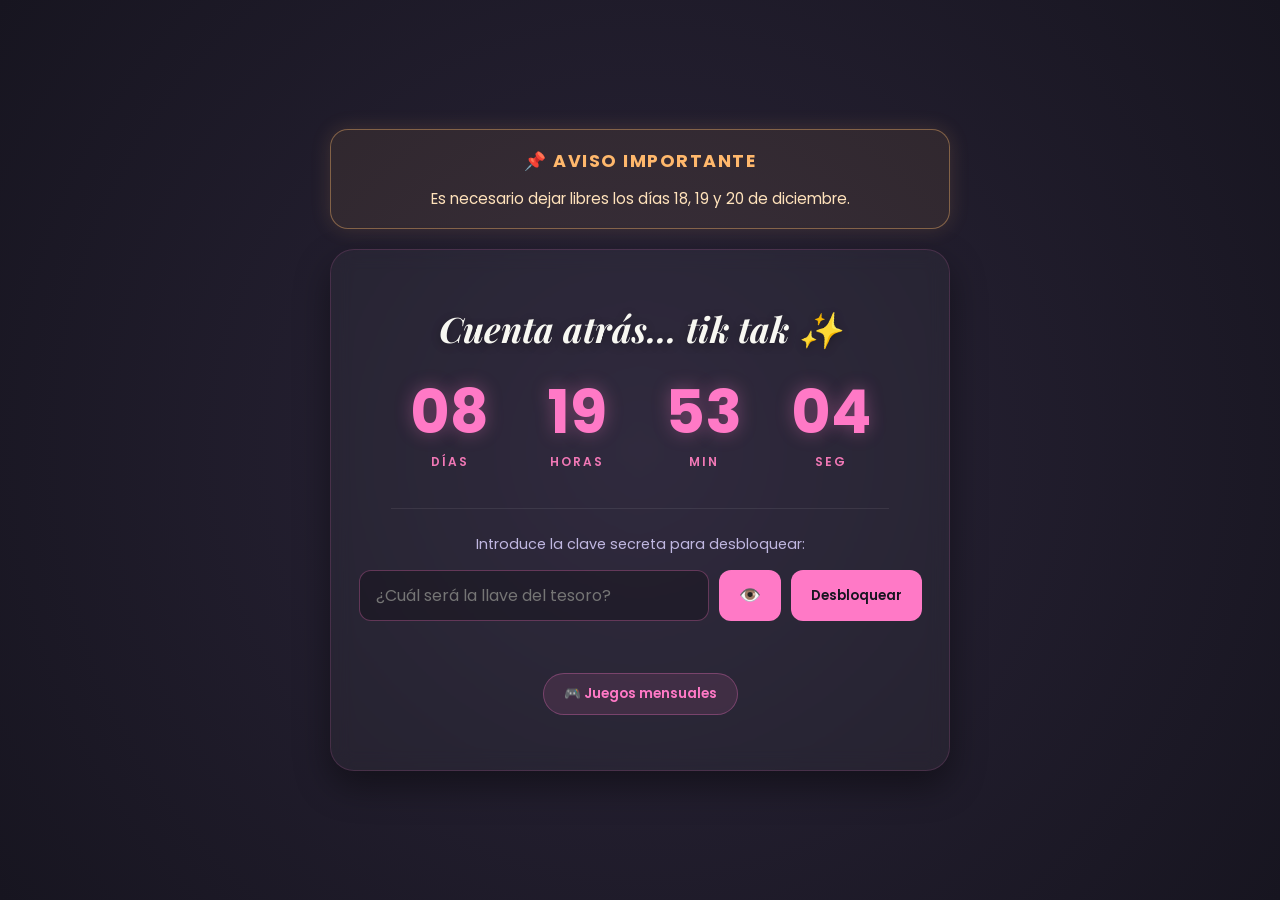
==== commit e92962de: "v3.0" ====
--- a/index.html
+++ b/index.html
@@ -7,10 +7,36 @@
     <meta name="apple-mobile-web-app-status-bar-style" content="black-translucent">
     <title>Mi regalo</title>
     <link href="https://fonts.googleapis.com/css2?family=Playfair+Display:ital,wght@0,600;1,400&family=Poppins:wght@400;600;700&display=swap" rel="stylesheet">
-    <link rel="stylesheet" href="styles.css?v=2.2">
+    <link rel="stylesheet" href="styles.css?v=3.0">
 </head>
 
 <body>
+    <!-- Aviso importante + pantalla de login, agrupados para aparecer/desaparecer juntos -->
+    <div class="login-stack" id="login-stack">
+
+        <!-- Aviso importante: cuenta atrás hasta el 15 de agosto -->
+        <div class="notice-banner" id="notice-banner">
+            <p class="notice-label">⚠️ Aviso importante</p>
+            <div id="notice-clock" class="notice-clock">
+                <div class="time-block">
+                    <span id="notice-days">00</span>
+                    <small>Días</small>
+                </div>
+                <div class="time-block">
+                    <span id="notice-hours">00</span>
+                    <small>Horas</small>
+                </div>
+                <div class="time-block">
+                    <span id="notice-minutes">00</span>
+                    <small>Min</small>
+                </div>
+                <div class="time-block">
+                    <span id="notice-seconds">00</span>
+                    <small>Seg</small>
+                </div>
+            </div>
+        </div>
+
     <!-- PANTALLA 1: Cuenta atrás + clave secreta -->
     <div class="card-container" id="login-screen">
         <!-- Título principal -->
@@ -54,6 +80,7 @@
         <div class="games-link-section">
             <a href="juegos.html" class="games-link">🎮 Juegos mensuales</a>
         </div>
+    </div>
     </div>
 
     <!-- PANTALLA 2: Regalo desbloqueado (oculta hasta acertar la clave) -->
@@ -148,7 +175,8 @@
         <img src="" alt="" id="lightbox-img">
     </div>
 
-    <script src="config.js?v=2.2"></script>
-    <script src="script.js?v=2.2"></script>
+    <script src="config.js?v=3.0"></script>
+    <script src="script.js?v=3.0"></script>
+    <script src="hearts.js?v=3.0"></script>
 </body>
 </html>
--- a/styles.css
+++ b/styles.css
@@ -39,6 +39,23 @@
            max(20px, env(safe-area-inset-left));
 }
 
+/* AGRUPA EL AVISO Y LA TARJETA DE LOGIN: aparecen/desaparecen juntos */
+.login-stack {
+  display: flex;
+  flex-direction: column;
+  align-items: center;
+  gap: 20px;
+  max-width: 550px;
+  width: 100%;
+  opacity: 1;
+  transition: opacity 0.5s ease;
+}
+
+.login-stack.fade-out {
+  opacity: 0;
+  pointer-events: none;
+}
+
 /* TARJETA CONTENEDORA */
 .card-container {
   text-align: center;
@@ -50,15 +67,7 @@
   -webkit-backdrop-filter: blur(10px);
   backdrop-filter: blur(10px);
   border: 1px solid rgba(255, 121, 198, 0.15);
-  max-width: 550px;
   width: 100%;
-  opacity: 1;
-  transition: opacity 0.5s ease;
-}
-
-.card-container.fade-out {
-  opacity: 0;
-  pointer-events: none;
 }
 
 /* Bloquea el scroll de fondo mientras el lightbox está abierto */
@@ -74,6 +83,59 @@
   font-size: clamp(1.4rem, 5.5vw, 2.2rem);
   margin-bottom: 30px;
   text-shadow: 0 2px 10px rgba(0, 0, 0, 0.3);
+}
+
+/* AVISO IMPORTANTE (contador secundario, hasta el 15 de agosto) */
+.notice-banner {
+  width: 100%;
+  text-align: center;
+  padding: 18px 16px;
+  border-radius: 18px;
+  background: rgba(255, 184, 108, 0.08);
+  border: 1px solid rgba(255, 184, 108, 0.4);
+  box-shadow: 0 0 20px rgba(255, 184, 108, 0.15);
+  animation: notice-pulse 2.4s ease-in-out infinite;
+}
+
+@keyframes notice-pulse {
+  0%, 100% {
+    box-shadow: 0 0 20px rgba(255, 184, 108, 0.15);
+  }
+  50% {
+    box-shadow: 0 0 28px rgba(255, 184, 108, 0.35);
+  }
+}
+
+.notice-label {
+  font-size: clamp(0.9rem, 3.2vw, 1.1rem);
+  font-weight: 700;
+  color: #ffb86c;
+  text-transform: uppercase;
+  letter-spacing: 1.5px;
+  margin-bottom: 14px;
+}
+
+.notice-clock {
+  display: grid;
+  grid-template-columns: repeat(4, 1fr);
+  gap: clamp(4px, 2vw, 10px);
+}
+
+.notice-clock .time-block span {
+  color: #ffb86c;
+  text-shadow: 0 0 18px rgba(255, 184, 108, 0.4);
+  font-size: clamp(28px, 10vw, 46px);
+}
+
+.notice-clock .time-block small {
+  color: #ffcb94;
+}
+
+.notice-text {
+  color: #ffe2bb;
+  font-size: 0.95rem;
+  line-height: 1.5;
+  margin: 0;
 }
 
 /* CONTADOR */
@@ -488,10 +550,37 @@
   background: rgba(255, 121, 198, 0.25);
 }
 
+/* CORAZONES AL HACER CLICK */
+.click-heart {
+  position: fixed;
+  z-index: 2000;
+  pointer-events: none;
+  transform: translate(-50%, -50%);
+  animation: float-heart 0.9s ease-out forwards;
+}
+
+@keyframes float-heart {
+  0% {
+    opacity: 1;
+    transform: translate(-50%, -50%) scale(0.6);
+  }
+  20% {
+    opacity: 1;
+    transform: translate(-50%, -50%) scale(1.1);
+  }
+  100% {
+    opacity: 0;
+    transform: translate(calc(-50% + var(--drift-x, 0px)), -160%) scale(0.8);
+  }
+}
+
 /* ESCRITORIO / PANTALLAS GRANDES: todo más amplio y legible */
 @media (min-width: 900px) {
+  .login-stack {
+    max-width: 620px;
+  }
+
   .card-container {
-    max-width: 620px;
     padding: 55px 60px;
   }
 
@@ -798,6 +887,148 @@
   cursor: default;
 }
 
+/* ANAGRAMA */
+.anagram-letters {
+  display: flex;
+  flex-wrap: wrap;
+  justify-content: center;
+  gap: 8px;
+  margin-bottom: 14px;
+}
+
+.anagram-letter {
+  min-width: 40px;
+  padding: 10px 0;
+  border-radius: 10px;
+  border: 1px solid rgba(255, 121, 198, 0.3);
+  background: rgba(0, 0, 0, 0.25);
+  color: #fff;
+  font-family: 'Poppins', sans-serif;
+  font-size: 1rem;
+  font-weight: 600;
+  cursor: pointer;
+  transition: all 0.2s ease;
+  -webkit-appearance: none;
+  appearance: none;
+  touch-action: manipulation;
+}
+
+.anagram-letter:hover:not(:disabled) {
+  border-color: #ff79c6;
+  background: rgba(255, 121, 198, 0.15);
+}
+
+.anagram-letter:disabled {
+  opacity: 0.35;
+  cursor: default;
+}
+
+.anagram-answer {
+  font-family: 'Playfair Display', serif;
+  color: #f8f8f2;
+  font-size: 1.3rem;
+  letter-spacing: 4px;
+  text-align: center;
+  margin-bottom: 14px;
+  min-height: 1.6em;
+}
+
+.anagram-clear {
+  display: block;
+  margin: 0 auto;
+  padding: 10px 18px;
+  border-radius: 12px;
+  border: 1px solid rgba(255, 121, 198, 0.3);
+  background: rgba(0, 0, 0, 0.25);
+  color: #c0b7e1;
+  font-family: 'Poppins', sans-serif;
+  font-size: 0.85rem;
+  cursor: pointer;
+  transition: all 0.25s ease;
+  -webkit-appearance: none;
+  appearance: none;
+  touch-action: manipulation;
+}
+
+.anagram-clear:hover {
+  border-color: #ff79c6;
+  color: #fff;
+}
+
+/* VERDADERO O FALSO */
+.truefalse-list {
+  display: flex;
+  flex-direction: column;
+  gap: 14px;
+}
+
+.truefalse-item {
+  padding-bottom: 14px;
+  border-bottom: 1px solid rgba(255, 255, 255, 0.08);
+}
+
+.truefalse-item:last-child {
+  border-bottom: none;
+  padding-bottom: 0;
+}
+
+.truefalse-statement {
+  color: #c0b7e1;
+  font-size: 0.9rem;
+  line-height: 1.5;
+  margin-bottom: 10px;
+  transition: color 0.25s ease;
+}
+
+.truefalse-options {
+  display: grid;
+  grid-template-columns: 1fr 1fr;
+  gap: 10px;
+}
+
+.truefalse-option {
+  padding: 10px;
+  border-radius: 12px;
+  border: 1px solid rgba(255, 121, 198, 0.3);
+  background: rgba(0, 0, 0, 0.25);
+  color: #fff;
+  font-family: 'Poppins', sans-serif;
+  font-size: 0.85rem;
+  cursor: pointer;
+  transition: all 0.25s ease;
+  -webkit-appearance: none;
+  appearance: none;
+  touch-action: manipulation;
+}
+
+.truefalse-option:hover:not(:disabled) {
+  border-color: #ff79c6;
+  background: rgba(255, 121, 198, 0.15);
+}
+
+.truefalse-option:disabled {
+  opacity: 0.5;
+  cursor: default;
+}
+
+.truefalse-item.is-solved .truefalse-statement {
+  color: #ff79c6;
+}
+
+/* CIFRADO CÉSAR */
+.cipher-text {
+  font-family: 'Playfair Display', serif;
+  color: #f8f8f2;
+  font-size: clamp(1rem, 4.5vw, 1.2rem);
+  letter-spacing: 3px;
+  text-align: center;
+  background: rgba(0, 0, 0, 0.25);
+  border: 1px solid rgba(255, 121, 198, 0.3);
+  border-radius: 12px;
+  padding: 14px;
+  margin-bottom: 16px;
+}
+
 /* Escritorio: página de juegos más ancha */
 @media (min-width: 900px) {
   .games-page {
